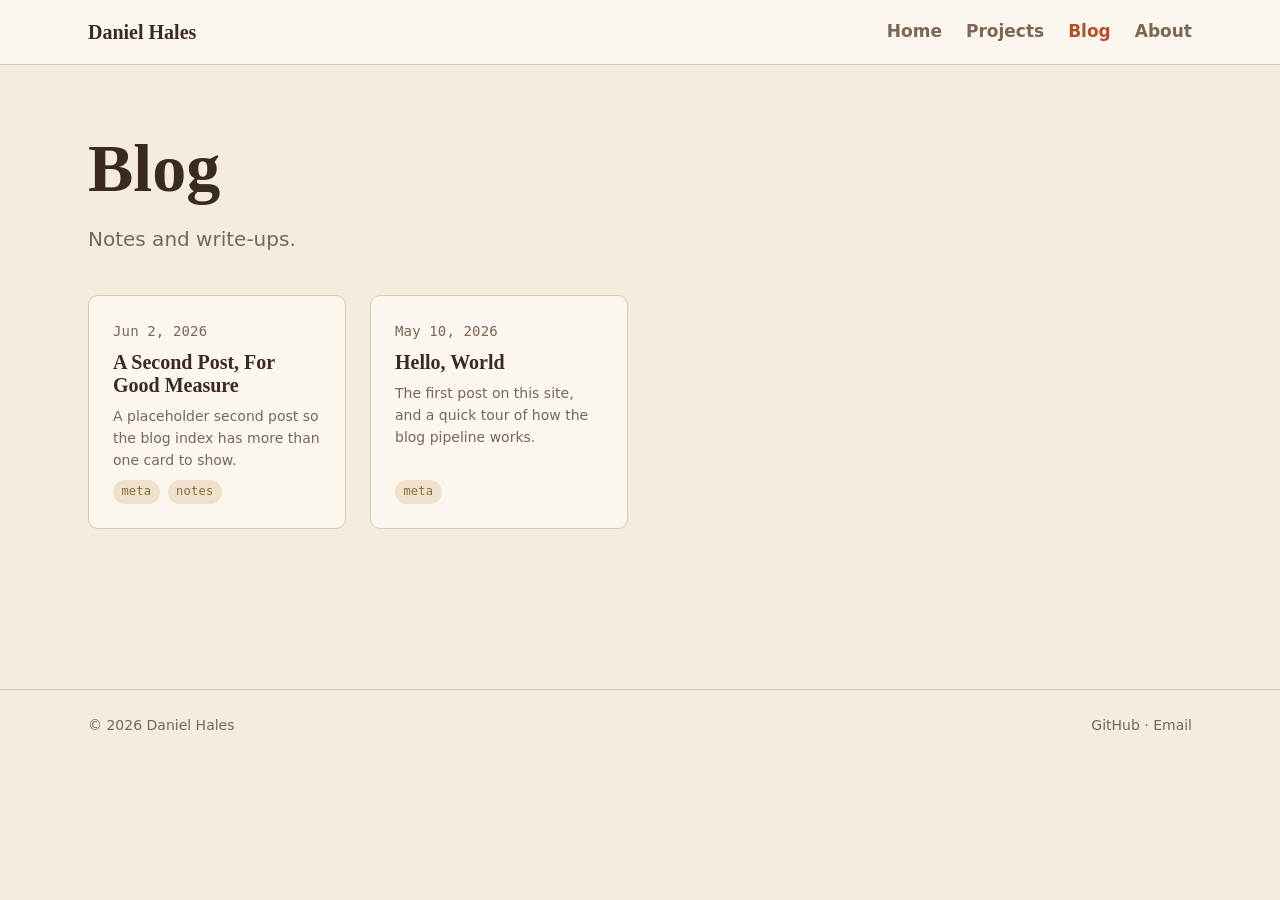
==== blog/index.html @ 1e0656c6 "Add site framework: vanilla HTML/CSS/JS, retro coffee theme Dependency-free static site: shared head" ====
<!doctype html>
<html lang="en">
<head>
  <meta charset="UTF-8" />
  <meta name="viewport" content="width=device-width, initial-scale=1.0" />
  <title>Blog &mdash; Daniel Hales</title>
  <meta name="description" content="Writing by Daniel Hales." />
  <link rel="icon" href="/assets/favicon.svg" type="image/svg+xml" />
  <link rel="stylesheet" href="/assets/css/fonts.css" />
  <link rel="stylesheet" href="/assets/css/tokens.css" />
  <link rel="stylesheet" href="/assets/css/global.css" />
  <link rel="stylesheet" href="/assets/css/components.css" />
  <link rel="stylesheet" href="/assets/css/motion.css" />
</head>
<body>
  <a class="skip-link" href="#main">Skip to content</a>
  <div data-include="/partials/header.html"></div>

  <main id="main">
    <section class="container section" data-reveal>
      <h1>Blog</h1>
      <p class="hero__lede">Notes and write-ups.</p>
      <div class="card-grid" id="all-posts" style="margin-top: var(--space-4)"></div>
    </section>
  </main>

  <div data-include="/partials/footer.html"></div>

  <script src="/assets/js/include.js"></script>
  <script src="/assets/js/reveal.js"></script>
  <script src="/assets/js/render-cards.js"></script>
  <script>
    document.addEventListener("partials:loaded", function () {
      renderCards.posts("#all-posts");
    });
  </script>
</body>
</html>
---- assets/css/fonts.css ----
/* Self-hosted fonts — no external requests, no CDN dependency. */

@font-face {
  font-family: "Fraunces";
  font-style: normal;
  font-weight: 400 700;
  font-display: swap;
  src: url("/assets/fonts/fraunces-variable.woff2") format("woff2");
}

@font-face {
  font-family: "Fraunces";
  font-style: italic;
  font-weight: 500;
  font-display: swap;
  src: url("/assets/fonts/fraunces-italic.woff2") format("woff2");
}

@font-face {
  font-family: "Source Sans 3";
  font-style: normal;
  font-weight: 400 700;
  font-display: swap;
  src: url("/assets/fonts/sourcesans3-variable.woff2") format("woff2");
}

@font-face {
  font-family: "IBM Plex Mono";
  font-style: normal;
  font-weight: 400;
  font-display: swap;
  src: url("/assets/fonts/plexmono-400.woff2") format("woff2");
}

@font-face {
  font-family: "IBM Plex Mono";
  font-style: normal;
  font-weight: 500;
  font-display: swap;
  src: url("/assets/fonts/plexmono-500.woff2") format("woff2");
}
---- assets/css/tokens.css ----
:root {
  /* Palette — retro coffee/brown, warm and editorial */
  --color-bg: #f5ece0;
  --color-surface: #fbf6ee;
  --color-surface-2: #efe1cc;
  --color-text: #3b2a20;
  --color-text-muted: #7a6754;
  --color-accent: #b5502d;
  --color-accent-2: #8c6a3f;
  --color-border: #dcc9ae;
  --color-focus: #b5502d;

  /* Type */
  --font-display: "Fraunces", ui-serif, Georgia, serif;
  --font-body: "Source Sans 3", ui-sans-serif, system-ui, sans-serif;
  --font-mono: "IBM Plex Mono", ui-monospace, SFMono-Regular, monospace;

  --fs-sm: 0.875rem;
  --fs-base: 1.0625rem;
  --fs-md: 1.25rem;
  --fs-lg: 1.75rem;
  --fs-xl: 2.5rem;
  --fs-xxl: clamp(2.5rem, 5vw + 1rem, 4.25rem);

  --lh-tight: 1.15;
  --lh-normal: 1.6;

  /* Spacing scale */
  --space-1: 0.5rem;
  --space-2: 1rem;
  --space-3: 1.5rem;
  --space-4: 2.5rem;
  --space-5: 4rem;
  --space-6: 6rem;

  /* Layout */
  --content-width: 42rem;
  --page-width: 72rem;
  --radius: 10px;

  /* Motion */
  --ease-standard: cubic-bezier(0.2, 0.7, 0.3, 1);
  --duration-fast: 150ms;
  --duration-base: 220ms;
  --duration-slow: 400ms;
}
---- assets/css/global.css ----
/* Reset */
*,
*::before,
*::after {
  box-sizing: border-box;
}

html {
  color-scheme: light;
}

body,
h1,
h2,
h3,
p,
figure,
blockquote,
dl,
dd {
  margin: 0;
}

img,
picture,
svg,
video {
  display: block;
  max-width: 100%;
}

/* Base */
html,
body {
  height: 100%;
}

body {
  background: var(--color-bg);
  color: var(--color-text);
  font-family: var(--font-body);
  font-size: var(--fs-base);
  line-height: var(--lh-normal);
  -webkit-font-smoothing: antialiased;
  text-rendering: optimizeLegibility;
}

h1,
h2,
h3 {
  font-family: var(--font-display);
  line-height: var(--lh-tight);
  color: var(--color-text);
  font-weight: 600;
}

h1 {
  font-size: var(--fs-xxl);
}

h2 {
  font-size: var(--fs-xl);
}

h3 {
  font-size: var(--fs-lg);
}

a {
  color: inherit;
}

a:focus-visible,
button:focus-visible,
input:focus-visible {
  outline: 2px solid var(--color-focus);
  outline-offset: 3px;
}

small,
.meta {
  font-family: var(--font-mono);
  font-size: var(--fs-sm);
  color: var(--color-text-muted);
  letter-spacing: 0.01em;
}

/* Layout utilities */
.container {
  width: 100%;
  max-width: var(--page-width);
  margin-inline: auto;
  padding-inline: var(--space-3);
}

.prose {
  max-width: var(--content-width);
}

.stack > * + * {
  margin-top: var(--space-3);
}

.section {
  padding-block: var(--space-5);
}

.visually-hidden {
  position: absolute;
  width: 1px;
  height: 1px;
  padding: 0;
  margin: -1px;
  overflow: hidden;
  clip: rect(0, 0, 0, 0);
  white-space: nowrap;
  border: 0;
}

.skip-link {
  position: fixed;
  top: -3rem;
  left: var(--space-2);
  z-index: 100;
  background: var(--color-accent);
  color: var(--color-surface);
  padding: 0.6em 1em;
  border-radius: var(--radius);
  transition: top var(--duration-fast) var(--ease-standard);
}

.skip-link:focus {
  top: var(--space-2);
}
---- assets/css/components.css ----
/* Nav */
.site-nav {
  border-bottom: 1px solid var(--color-border);
  background: var(--color-surface);
}

.site-nav__inner {
  display: flex;
  align-items: center;
  justify-content: space-between;
  padding-block: var(--space-2);
}

.site-nav__brand {
  font-family: var(--font-display);
  font-weight: 600;
  font-size: var(--fs-md);
  text-decoration: none;
  view-transition-name: site-brand;
}

.site-nav__links {
  display: flex;
  gap: var(--space-3);
  list-style: none;
  margin: 0;
  padding: 0;
}

.site-nav__links a {
  text-decoration: none;
  font-weight: 600;
  color: var(--color-text-muted);
}

.site-nav__links a:hover,
.site-nav__links a[aria-current="page"] {
  color: var(--color-accent);
}

/* Footer */
.site-footer {
  border-top: 1px solid var(--color-border);
  margin-top: var(--space-6);
  padding-block: var(--space-3);
  color: var(--color-text-muted);
  font-size: var(--fs-sm);
}

.site-footer__inner {
  display: flex;
  flex-wrap: wrap;
  gap: var(--space-2);
  align-items: center;
  justify-content: space-between;
}

.site-footer a {
  color: var(--color-text-muted);
}

.site-footer a:hover {
  color: var(--color-accent);
}

/* Underline-draw links, used within prose/body copy */
.link-underline {
  text-decoration: none;
  background-image: linear-gradient(currentColor, currentColor);
  background-position: 0% 100%;
  background-repeat: no-repeat;
  background-size: 0% 1px;
  transition: background-size var(--duration-base) var(--ease-standard);
  color: var(--color-accent);
}

.link-underline:hover,
.link-underline:focus-visible {
  background-size: 100% 1px;
}

/* Buttons */
.btn {
  display: inline-flex;
  align-items: center;
  gap: 0.5em;
  padding: 0.7em 1.4em;
  border-radius: var(--radius);
  font-weight: 600;
  text-decoration: none;
  border: 1px solid transparent;
  cursor: pointer;
  transition: transform var(--duration-fast) var(--ease-standard),
    box-shadow var(--duration-fast) var(--ease-standard),
    background var(--duration-fast) var(--ease-standard);
}

.btn:active {
  transform: scale(0.98);
}

.btn--primary {
  background: var(--color-accent);
  color: var(--color-surface);
}

.btn--primary:hover {
  box-shadow: 0 6px 16px -6px rgb(181 80 45 / 0.5);
}

.btn--secondary {
  background: transparent;
  border-color: var(--color-border);
  color: var(--color-text);
}

.btn--secondary:hover {
  border-color: var(--color-accent);
  color: var(--color-accent);
}

/* Cards */
.card {
  display: flex;
  flex-direction: column;
  background: var(--color-surface);
  border: 1px solid var(--color-border);
  border-radius: var(--radius);
  overflow: hidden;
  text-decoration: none;
  color: var(--color-text);
  transition: transform var(--duration-base) var(--ease-standard),
    box-shadow var(--duration-base) var(--ease-standard);
}

.card:hover,
.card:focus-visible {
  transform: translateY(-4px);
  box-shadow: 0 16px 32px -20px rgb(59 42 32 / 0.35);
}

.card__cover {
  aspect-ratio: 16 / 9;
  object-fit: cover;
  background: var(--color-surface-2);
  view-transition-name: var(--vt-name, none);
}

.card__body {
  padding: var(--space-3);
  display: flex;
  flex-direction: column;
  gap: var(--space-1);
  flex: 1;
}

.card__title {
  font-family: var(--font-display);
  font-size: var(--fs-md);
  font-weight: 600;
}

.card__description {
  color: var(--color-text-muted);
  font-size: var(--fs-sm);
  flex: 1;
}

.card__meta {
  display: flex;
  gap: var(--space-1);
  flex-wrap: wrap;
}

/* Tags */
.tag {
  display: inline-block;
  font-family: var(--font-mono);
  font-size: 0.75rem;
  letter-spacing: 0.02em;
  text-transform: lowercase;
  background: var(--color-surface-2);
  color: var(--color-accent-2);
  border-radius: 999px;
  padding: 0.2em 0.7em;
}

/* Prose (blog / project detail body copy) */
.prose h2 {
  margin-top: var(--space-4);
  margin-bottom: var(--space-1);
}

.prose h3 {
  margin-top: var(--space-3);
  margin-bottom: var(--space-1);
}

.prose p,
.prose ul,
.prose ol,
.prose blockquote,
.prose pre {
  margin-top: var(--space-2);
}

.prose a {
  color: var(--color-accent);
  text-decoration-color: var(--color-border);
}

.prose blockquote {
  border-left: 3px solid var(--color-accent);
  padding-left: var(--space-2);
  font-family: var(--font-display);
  font-style: italic;
  color: var(--color-text-muted);
}

.prose pre {
  background: var(--color-surface-2);
  padding: var(--space-2);
  border-radius: var(--radius);
  overflow-x: auto;
  font-family: var(--font-mono);
  font-size: var(--fs-sm);
}

.prose code {
  font-family: var(--font-mono);
  font-size: 0.9em;
  background: var(--color-surface-2);
  padding: 0.15em 0.4em;
  border-radius: 4px;
}

.prose pre code {
  background: none;
  padding: 0;
}

/* Grid of cards */
.card-grid {
  display: grid;
  grid-template-columns: repeat(auto-fill, minmax(16rem, 1fr));
  gap: var(--space-3);
}

/* Hero */
.hero {
  padding-block: var(--space-6) var(--space-5);
}

.hero__eyebrow {
  font-family: var(--font-mono);
  color: var(--color-accent-2);
  font-size: var(--fs-sm);
  letter-spacing: 0.05em;
  text-transform: uppercase;
}

.hero__lede {
  color: var(--color-text-muted);
  font-size: var(--fs-md);
  max-width: 38rem;
  margin-top: var(--space-2);
}

.hero__actions {
  display: flex;
  gap: var(--space-2);
  margin-top: var(--space-3);
  flex-wrap: wrap;
}

.section-heading {
  display: flex;
  align-items: baseline;
  justify-content: space-between;
  margin-bottom: var(--space-3);
  gap: var(--space-2);
  flex-wrap: wrap;
}

.section-heading a {
  font-family: var(--font-mono);
  font-size: var(--fs-sm);
}
---- assets/css/motion.css ----
/* Native cross-document View Transitions — progressive enhancement,
   no JS router needed. No-ops in browsers that don't support it yet. */
@view-transition {
  navigation: auto;
}

::view-transition-old(root),
::view-transition-new(root) {
  animation-duration: var(--duration-slow);
  animation-timing-function: var(--ease-standard);
}

::view-transition-old(root) {
  animation-name: page-fade-out;
}

::view-transition-new(root) {
  animation-name: page-fade-in;
}

@keyframes page-fade-in {
  from {
    opacity: 0;
    transform: translateY(8px);
  }
  to {
    opacity: 1;
    transform: translateY(0);
  }
}

@keyframes page-fade-out {
  from {
    opacity: 1;
  }
  to {
    opacity: 0;
  }
}

/* Scroll reveal — paired with assets/js/reveal.js */
[data-reveal] {
  opacity: 0;
  transform: translateY(16px);
  transition: opacity var(--duration-slow) var(--ease-standard),
    transform var(--duration-slow) var(--ease-standard);
}

[data-reveal].is-visible {
  opacity: 1;
  transform: translateY(0);
}

@media (prefers-reduced-motion: reduce) {
  *,
  *::before,
  *::after {
    animation-duration: 0.01ms !important;
    animation-iteration-count: 1 !important;
    transition-duration: 0.01ms !important;
    scroll-behavior: auto !important;
  }

  [data-reveal] {
    opacity: 1;
    transform: none;
  }

  ::view-transition-group(*),
  ::view-transition-old(*),
  ::view-transition-new(*) {
    animation: none !important;
  }
}
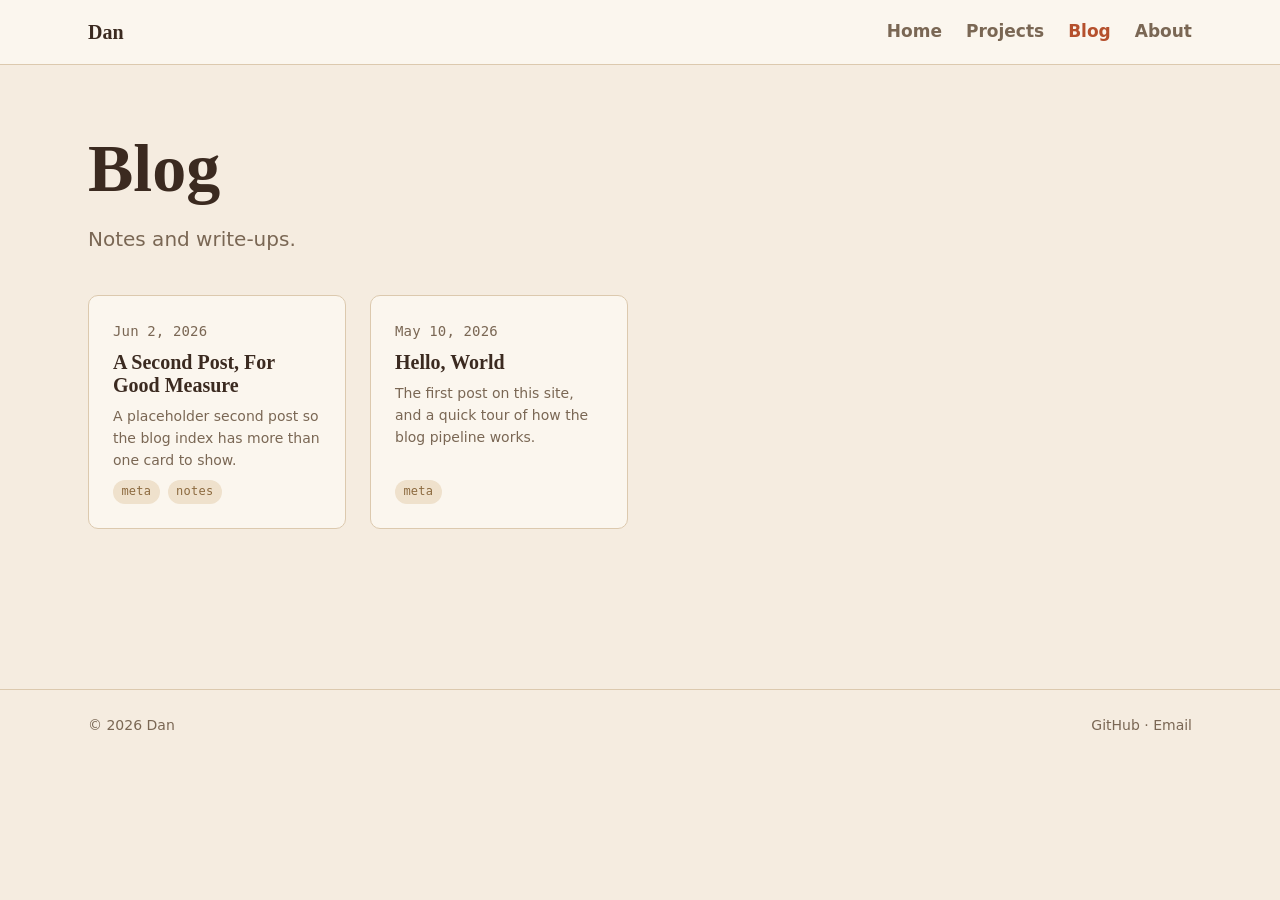
==== commit d1c2836f: "Use "Dan" instead of full name throughout the site Co-Authored-By: Claude Sonnet 5 <noreply@anthropi" ====
--- a/blog/index.html
+++ b/blog/index.html
@@ -3,8 +3,8 @@
 <head>
   <meta charset="UTF-8" />
   <meta name="viewport" content="width=device-width, initial-scale=1.0" />
-  <title>Blog &mdash; Daniel Hales</title>
-  <meta name="description" content="Writing by Daniel Hales." />
+  <title>Blog &mdash; Dan</title>
+  <meta name="description" content="Writing by Dan." />
   <link rel="icon" href="/assets/favicon.svg" type="image/svg+xml" />
   <link rel="stylesheet" href="/assets/css/fonts.css" />
   <link rel="stylesheet" href="/assets/css/tokens.css" />
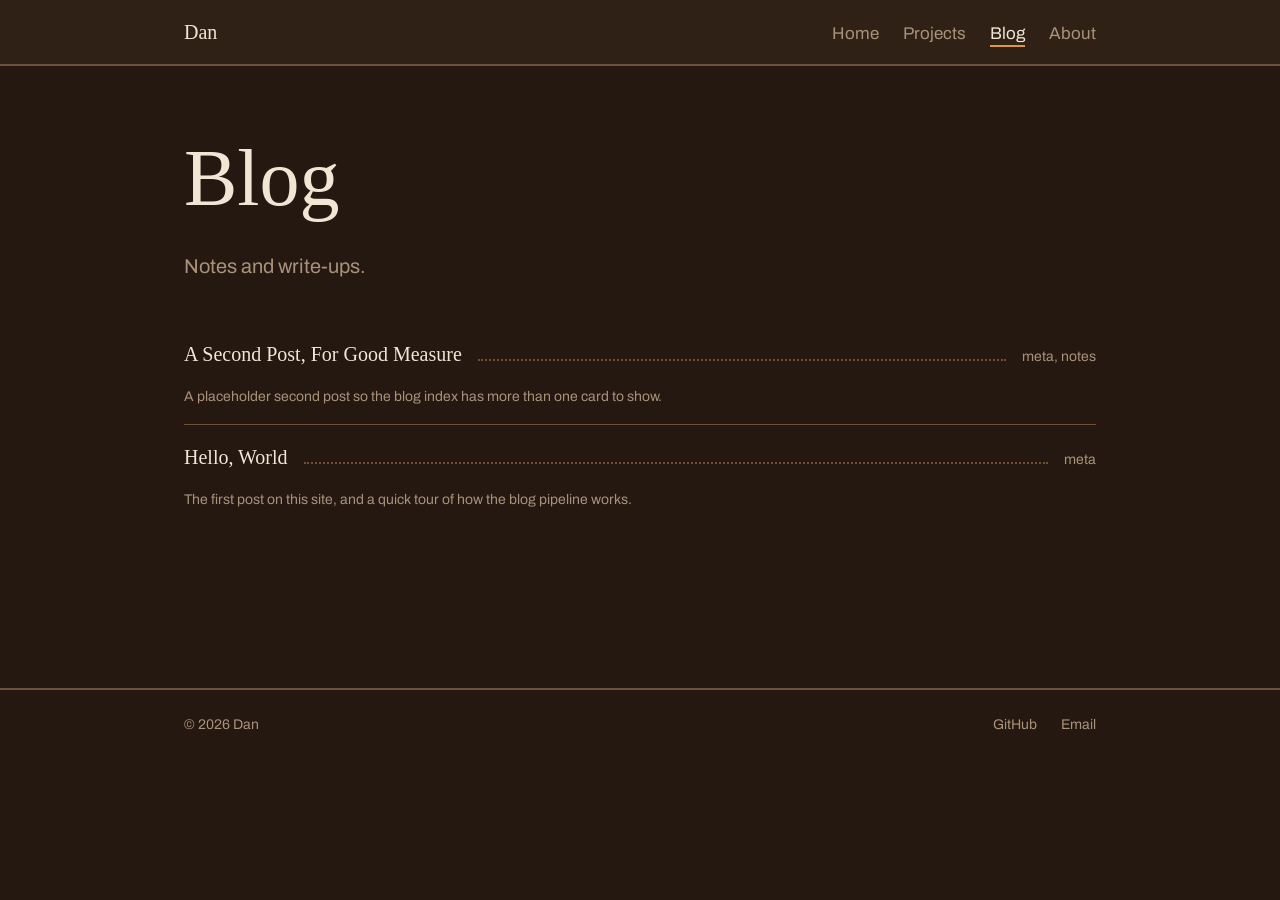
==== commit 54114f98: "Redesign around a distinct visual identity, not AI-template defaults Espresso/amber palette instead " ====
--- a/blog/index.html
+++ b/blog/index.html
@@ -17,21 +17,20 @@
   <div data-include="/partials/header.html"></div>
 
   <main id="main">
-    <section class="container section" data-reveal>
+    <section class="container section">
       <h1>Blog</h1>
       <p class="hero__lede">Notes and write-ups.</p>
-      <div class="card-grid" id="all-posts" style="margin-top: var(--space-4)"></div>
+      <ul class="menu-list" id="all-posts" style="margin-top: var(--space-4)"></ul>
     </section>
   </main>
 
   <div data-include="/partials/footer.html"></div>
 
   <script src="/assets/js/include.js"></script>
-  <script src="/assets/js/reveal.js"></script>
-  <script src="/assets/js/render-cards.js"></script>
+  <script src="/assets/js/render-list.js"></script>
   <script>
     document.addEventListener("partials:loaded", function () {
-      renderCards.posts("#all-posts");
+      renderList.posts("#all-posts");
     });
   </script>
 </body>
--- a/assets/css/fonts.css
+++ b/assets/css/fonts.css
@@ -1,41 +1,41 @@
 /* Self-hosted fonts — no external requests, no CDN dependency. */
 
 @font-face {
-  font-family: "Fraunces";
+  font-family: "Rye";
+  font-style: normal;
+  font-weight: 400;
+  font-display: swap;
+  src: url("/assets/fonts/rye-regular.woff2") format("woff2");
+}
+
+@font-face {
+  font-family: "Archivo";
   font-style: normal;
   font-weight: 400 700;
   font-display: swap;
-  src: url("/assets/fonts/fraunces-variable.woff2") format("woff2");
+  src: url("/assets/fonts/archivo-variable.woff2") format("woff2");
 }
 
 @font-face {
-  font-family: "Fraunces";
+  font-family: "Archivo";
   font-style: italic;
-  font-weight: 500;
+  font-weight: 400;
   font-display: swap;
-  src: url("/assets/fonts/fraunces-italic.woff2") format("woff2");
+  src: url("/assets/fonts/archivo-italic.woff2") format("woff2");
 }
 
 @font-face {
-  font-family: "Source Sans 3";
+  font-family: "Courier Prime";
   font-style: normal;
-  font-weight: 400 700;
+  font-weight: 400;
   font-display: swap;
-  src: url("/assets/fonts/sourcesans3-variable.woff2") format("woff2");
+  src: url("/assets/fonts/courierprime-400.woff2") format("woff2");
 }
 
 @font-face {
-  font-family: "IBM Plex Mono";
+  font-family: "Courier Prime";
   font-style: normal;
-  font-weight: 400;
+  font-weight: 700;
   font-display: swap;
-  src: url("/assets/fonts/plexmono-400.woff2") format("woff2");
+  src: url("/assets/fonts/courierprime-700.woff2") format("woff2");
 }
-
-@font-face {
-  font-family: "IBM Plex Mono";
-  font-style: normal;
-  font-weight: 500;
-  font-display: swap;
-  src: url("/assets/fonts/plexmono-500.woff2") format("woff2");
-}
--- a/assets/css/tokens.css
+++ b/assets/css/tokens.css
@@ -1,28 +1,31 @@
 :root {
-  /* Palette — retro coffee/brown, warm and editorial */
-  --color-bg: #f5ece0;
-  --color-surface: #fbf6ee;
-  --color-surface-2: #efe1cc;
-  --color-text: #3b2a20;
-  --color-text-muted: #7a6754;
-  --color-accent: #b5502d;
-  --color-accent-2: #8c6a3f;
-  --color-border: #dcc9ae;
-  --color-focus: #b5502d;
+  /* Palette — dark roast espresso, not the usual cream-and-terracotta pairing.
+     Amber is the one accent that gets to be loud; olive is a quiet second. */
+  --color-bg: #241811;
+  --color-surface: #2f2116;
+  --color-surface-2: #3c2b1c;
+  --color-text: #f1e6d4;
+  --color-text-muted: #a8927a;
+  --color-accent: #d99a3b;
+  --color-accent-2: #7d8a5c;
+  --color-border: #6b5238;
+  --color-focus: #d99a3b;
 
-  /* Type */
-  --font-display: "Fraunces", ui-serif, Georgia, serif;
-  --font-body: "Source Sans 3", ui-sans-serif, system-ui, sans-serif;
-  --font-mono: "IBM Plex Mono", ui-monospace, SFMono-Regular, monospace;
+  /* Type — Rye carries the personality at large sizes only; Archivo does
+     the actual work everywhere else. Courier Prime is for code, nothing
+     else. */
+  --font-display: "Rye", Georgia, serif;
+  --font-body: "Archivo", ui-sans-serif, system-ui, sans-serif;
+  --font-mono: "Courier Prime", ui-monospace, SFMono-Regular, monospace;
 
   --fs-sm: 0.875rem;
   --fs-base: 1.0625rem;
   --fs-md: 1.25rem;
-  --fs-lg: 1.75rem;
-  --fs-xl: 2.5rem;
-  --fs-xxl: clamp(2.5rem, 5vw + 1rem, 4.25rem);
+  --fs-lg: 1.6rem;
+  --fs-xl: 2.25rem;
+  --fs-xxl: clamp(2.75rem, 6vw + 1rem, 5rem);
 
-  --lh-tight: 1.15;
+  --lh-tight: 1.2;
   --lh-normal: 1.6;
 
   /* Spacing scale */
@@ -34,13 +37,13 @@
   --space-6: 6rem;
 
   /* Layout */
-  --content-width: 42rem;
-  --page-width: 72rem;
-  --radius: 10px;
+  --content-width: 40rem;
+  --page-width: 60rem;
+  --radius: 3px;
 
   /* Motion */
   --ease-standard: cubic-bezier(0.2, 0.7, 0.3, 1);
   --duration-fast: 150ms;
   --duration-base: 220ms;
-  --duration-slow: 400ms;
+  --duration-slow: 500ms;
 }
--- a/assets/css/global.css
+++ b/assets/css/global.css
@@ -6,7 +6,7 @@
 }
 
 html {
-  color-scheme: light;
+  color-scheme: dark;
 }
 
 body,
@@ -46,12 +46,18 @@
 }
 
 h1,
-h2,
-h3 {
+h2 {
   font-family: var(--font-display);
   line-height: var(--lh-tight);
   color: var(--color-text);
-  font-weight: 600;
+  font-weight: 400;
+}
+
+h3 {
+  font-family: var(--font-body);
+  line-height: var(--lh-tight);
+  color: var(--color-text);
+  font-weight: 700;
 }
 
 h1 {
@@ -63,7 +69,7 @@
 }
 
 h3 {
-  font-size: var(--fs-lg);
+  font-size: var(--fs-md);
 }
 
 a {
@@ -79,10 +85,9 @@
 
 small,
 .meta {
-  font-family: var(--font-mono);
+  font-style: italic;
   font-size: var(--fs-sm);
   color: var(--color-text-muted);
-  letter-spacing: 0.01em;
 }
 
 /* Layout utilities */
--- a/assets/css/components.css
+++ b/assets/css/components.css
@@ -1,19 +1,19 @@
 /* Nav */
 .site-nav {
-  border-bottom: 1px solid var(--color-border);
+  border-bottom: 2px solid var(--color-border);
   background: var(--color-surface);
 }
 
 .site-nav__inner {
   display: flex;
-  align-items: center;
+  align-items: baseline;
   justify-content: space-between;
   padding-block: var(--space-2);
 }
 
 .site-nav__brand {
   font-family: var(--font-display);
-  font-weight: 600;
+  font-weight: 400;
   font-size: var(--fs-md);
   text-decoration: none;
   view-transition-name: site-brand;
@@ -29,18 +29,22 @@
 
 .site-nav__links a {
   text-decoration: none;
-  font-weight: 600;
-  color: var(--color-text-muted);
+  color: var(--color-text-muted);
+  border-bottom: 2px solid transparent;
+  padding-bottom: 2px;
+  transition: color var(--duration-fast) var(--ease-standard),
+    border-color var(--duration-fast) var(--ease-standard);
 }
 
 .site-nav__links a:hover,
 .site-nav__links a[aria-current="page"] {
-  color: var(--color-accent);
+  color: var(--color-text);
+  border-color: var(--color-accent);
 }
 
 /* Footer */
 .site-footer {
-  border-top: 1px solid var(--color-border);
+  border-top: 2px solid var(--color-border);
   margin-top: var(--space-6);
   padding-block: var(--space-3);
   color: var(--color-text-muted);
@@ -50,9 +54,17 @@
 .site-footer__inner {
   display: flex;
   flex-wrap: wrap;
-  gap: var(--space-2);
-  align-items: center;
+  gap: var(--space-3);
+  align-items: baseline;
   justify-content: space-between;
+}
+
+.link-list {
+  display: flex;
+  gap: var(--space-3);
+  list-style: none;
+  margin: 0;
+  padding: 0;
 }
 
 .site-footer a {
@@ -79,110 +91,99 @@
   background-size: 100% 1px;
 }
 
-/* Buttons */
+/* Buttons — cut like a ticket stub, not a rounded pill */
 .btn {
   display: inline-flex;
   align-items: center;
-  gap: 0.5em;
-  padding: 0.7em 1.4em;
-  border-radius: var(--radius);
-  font-weight: 600;
-  text-decoration: none;
-  border: 1px solid transparent;
+  padding: 0.7em 1.5em;
+  font-family: var(--font-body);
+  font-weight: 700;
+  text-decoration: none;
+  border: 2px solid var(--color-text);
   cursor: pointer;
-  transition: transform var(--duration-fast) var(--ease-standard),
-    box-shadow var(--duration-fast) var(--ease-standard),
-    background var(--duration-fast) var(--ease-standard);
-}
-
-.btn:active {
-  transform: scale(0.98);
+  clip-path: polygon(0 0, 100% 0, 100% 100%, 12px 100%, 0 calc(100% - 12px));
+  transition: background var(--duration-fast) var(--ease-standard),
+    color var(--duration-fast) var(--ease-standard);
 }
 
 .btn--primary {
   background: var(--color-accent);
-  color: var(--color-surface);
+  border-color: var(--color-accent);
+  color: var(--color-bg);
 }
 
 .btn--primary:hover {
-  box-shadow: 0 6px 16px -6px rgb(181 80 45 / 0.5);
+  background: var(--color-text);
+  border-color: var(--color-text);
 }
 
 .btn--secondary {
   background: transparent;
-  border-color: var(--color-border);
   color: var(--color-text);
 }
 
 .btn--secondary:hover {
-  border-color: var(--color-accent);
-  color: var(--color-accent);
-}
-
-/* Cards */
-.card {
-  display: flex;
-  flex-direction: column;
-  background: var(--color-surface);
-  border: 1px solid var(--color-border);
-  border-radius: var(--radius);
-  overflow: hidden;
+  background: var(--color-text);
+  color: var(--color-bg);
+}
+
+/* Menu list — the board where projects and posts get listed, title on the
+   left, a dotted leader rule, then the tags. Modeled on a café menu, not a
+   card grid. */
+.menu-list {
+  list-style: none;
+  margin: 0;
+  padding: 0;
+}
+
+.menu-row + .menu-row {
+  border-top: 1px solid var(--color-border);
+}
+
+.menu-row__link {
+  display: flex;
+  align-items: baseline;
+  gap: var(--space-2);
+  padding-block: var(--space-2);
   text-decoration: none;
   color: var(--color-text);
-  transition: transform var(--duration-base) var(--ease-standard),
-    box-shadow var(--duration-base) var(--ease-standard);
-}
-
-.card:hover,
-.card:focus-visible {
-  transform: translateY(-4px);
-  box-shadow: 0 16px 32px -20px rgb(59 42 32 / 0.35);
-}
-
-.card__cover {
-  aspect-ratio: 16 / 9;
-  object-fit: cover;
-  background: var(--color-surface-2);
-  view-transition-name: var(--vt-name, none);
-}
-
-.card__body {
-  padding: var(--space-3);
-  display: flex;
-  flex-direction: column;
-  gap: var(--space-1);
-  flex: 1;
-}
-
-.card__title {
+}
+
+.menu-row__title {
   font-family: var(--font-display);
   font-size: var(--fs-md);
-  font-weight: 600;
-}
-
-.card__description {
-  color: var(--color-text-muted);
-  font-size: var(--fs-sm);
+  font-weight: 400;
+  white-space: nowrap;
+}
+
+.menu-row__leader {
   flex: 1;
-}
-
-.card__meta {
-  display: flex;
-  gap: var(--space-1);
-  flex-wrap: wrap;
-}
-
-/* Tags */
-.tag {
-  display: inline-block;
-  font-family: var(--font-mono);
-  font-size: 0.75rem;
-  letter-spacing: 0.02em;
-  text-transform: lowercase;
-  background: var(--color-surface-2);
-  color: var(--color-accent-2);
-  border-radius: 999px;
-  padding: 0.2em 0.7em;
+  border-bottom: 2px dotted var(--color-border);
+  margin-bottom: 0.4em;
+  transition: border-color var(--duration-fast) var(--ease-standard);
+}
+
+.menu-row__meta {
+  font-size: var(--fs-sm);
+  color: var(--color-text-muted);
+  white-space: nowrap;
+}
+
+.menu-row__description {
+  margin: 0 0 var(--space-2);
+  color: var(--color-text-muted);
+  font-size: var(--fs-sm);
+  max-width: var(--content-width);
+}
+
+.menu-row__link:hover .menu-row__title,
+.menu-row__link:focus-visible .menu-row__title {
+  color: var(--color-accent);
+}
+
+.menu-row__link:hover .menu-row__leader,
+.menu-row__link:focus-visible .menu-row__leader {
+  border-color: var(--color-accent);
 }
 
 /* Prose (blog / project detail body copy) */
@@ -204,15 +205,14 @@
   margin-top: var(--space-2);
 }
 
-.prose a {
+.prose a:not(.btn) {
   color: var(--color-accent);
   text-decoration-color: var(--color-border);
 }
 
 .prose blockquote {
-  border-left: 3px solid var(--color-accent);
+  border-left: 3px solid var(--color-accent-2);
   padding-left: var(--space-2);
-  font-family: var(--font-display);
   font-style: italic;
   color: var(--color-text-muted);
 }
@@ -231,19 +231,12 @@
   font-size: 0.9em;
   background: var(--color-surface-2);
   padding: 0.15em 0.4em;
-  border-radius: 4px;
+  border-radius: var(--radius);
 }
 
 .prose pre code {
   background: none;
   padding: 0;
-}
-
-/* Grid of cards */
-.card-grid {
-  display: grid;
-  grid-template-columns: repeat(auto-fill, minmax(16rem, 1fr));
-  gap: var(--space-3);
 }
 
 /* Hero */
@@ -251,38 +244,35 @@
   padding-block: var(--space-6) var(--space-5);
 }
 
-.hero__eyebrow {
-  font-family: var(--font-mono);
+.hero__name {
+  position: relative;
+  display: inline-block;
+}
+
+.hero__name-mark {
+  position: absolute;
+  left: -4%;
+  bottom: -0.1em;
+  width: 108%;
+  height: 0.35em;
+  z-index: -1;
   color: var(--color-accent-2);
-  font-size: var(--fs-sm);
-  letter-spacing: 0.05em;
-  text-transform: uppercase;
 }
 
 .hero__lede {
   color: var(--color-text-muted);
   font-size: var(--fs-md);
-  max-width: 38rem;
-  margin-top: var(--space-2);
+  max-width: 32rem;
+  margin-top: var(--space-3);
 }
 
 .hero__actions {
   display: flex;
   gap: var(--space-2);
-  margin-top: var(--space-3);
+  margin-top: var(--space-4);
   flex-wrap: wrap;
 }
 
 .section-heading {
-  display: flex;
-  align-items: baseline;
-  justify-content: space-between;
-  margin-bottom: var(--space-3);
-  gap: var(--space-2);
-  flex-wrap: wrap;
-}
-
-.section-heading a {
-  font-family: var(--font-mono);
-  font-size: var(--fs-sm);
-}
+  margin-bottom: var(--space-1);
+}
--- a/assets/css/motion.css
+++ b/assets/css/motion.css
@@ -38,17 +38,29 @@
   }
 }
 
-/* Scroll reveal — paired with assets/js/reveal.js */
-[data-reveal] {
-  opacity: 0;
-  transform: translateY(16px);
-  transition: opacity var(--duration-slow) var(--ease-standard),
-    transform var(--duration-slow) var(--ease-standard);
+/* The one deliberate page-load moment: the hero's own children step in,
+   staggered. Nothing else on the page animates on load or on scroll. */
+.hero > * {
+  animation: hero-in var(--duration-slow) var(--ease-standard) both;
 }
 
-[data-reveal].is-visible {
-  opacity: 1;
-  transform: translateY(0);
+.hero > *:nth-child(2) {
+  animation-delay: 90ms;
+}
+
+.hero > *:nth-child(3) {
+  animation-delay: 180ms;
+}
+
+@keyframes hero-in {
+  from {
+    opacity: 0;
+    transform: translateY(14px);
+  }
+  to {
+    opacity: 1;
+    transform: translateY(0);
+  }
 }
 
 @media (prefers-reduced-motion: reduce) {
@@ -61,9 +73,8 @@
     scroll-behavior: auto !important;
   }
 
-  [data-reveal] {
-    opacity: 1;
-    transform: none;
+  .hero > * {
+    animation: none;
   }
 
   ::view-transition-group(*),
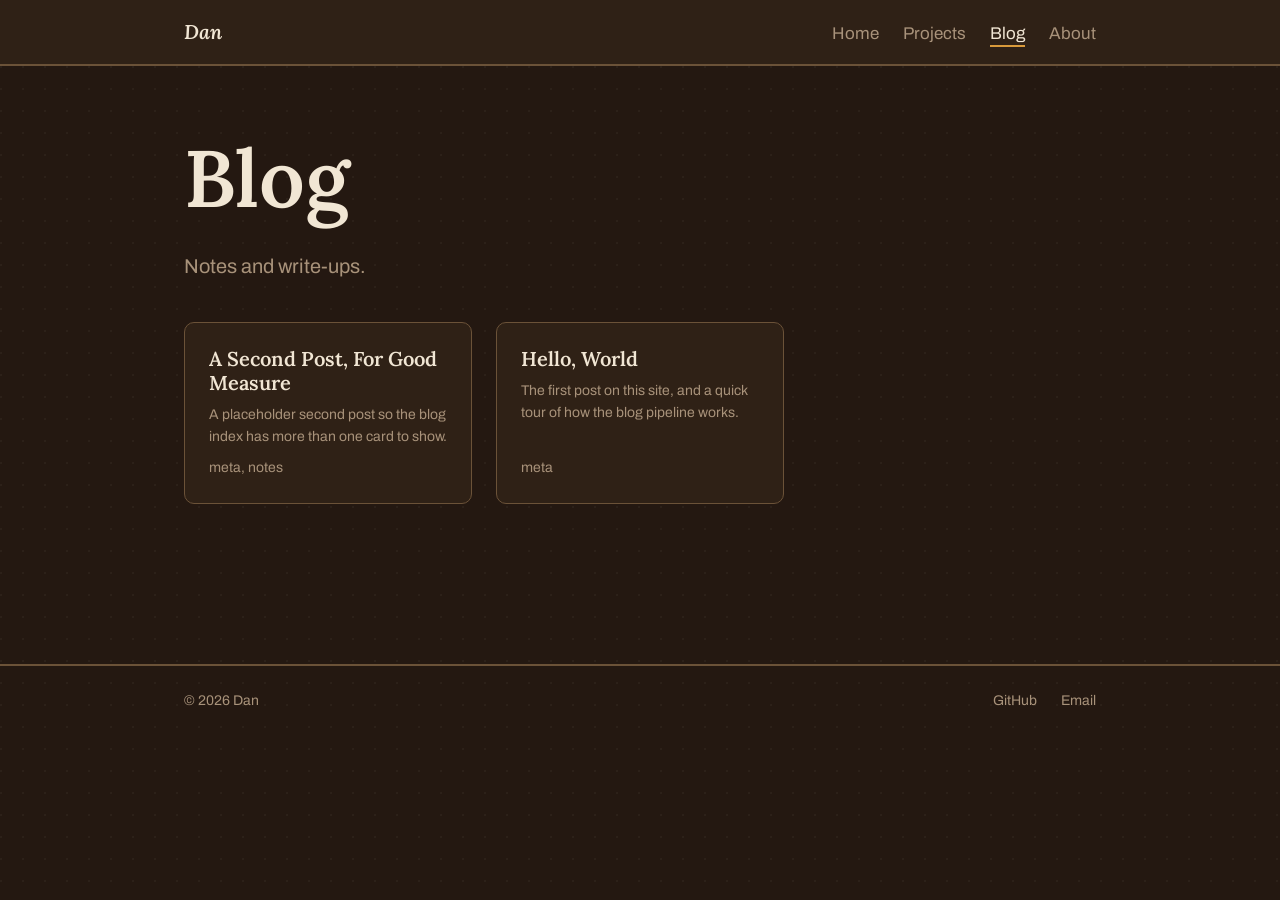
==== commit 9dee13ae: "Pull the coffee theme back to color only, not literal props Cut the cup+steam illustration and the c" ====
--- a/blog/index.html
+++ b/blog/index.html
@@ -20,13 +20,14 @@
     <section class="container section">
       <h1>Blog</h1>
       <p class="hero__lede">Notes and write-ups.</p>
-      <ul class="menu-list" id="all-posts" style="margin-top: var(--space-4)"></ul>
+      <div class="grid-list" id="all-posts" style="margin-top: var(--space-4)"></div>
     </section>
   </main>
 
   <div data-include="/partials/footer.html"></div>
 
   <script src="/assets/js/include.js"></script>
+  <script src="/assets/js/reveal.js"></script>
   <script src="/assets/js/render-list.js"></script>
   <script>
     document.addEventListener("partials:loaded", function () {
--- a/assets/css/fonts.css
+++ b/assets/css/fonts.css
@@ -1,11 +1,19 @@
 /* Self-hosted fonts — no external requests, no CDN dependency. */
 
 @font-face {
-  font-family: "Rye";
+  font-family: "Lora";
   font-style: normal;
-  font-weight: 400;
+  font-weight: 400 700;
   font-display: swap;
-  src: url("/assets/fonts/rye-regular.woff2") format("woff2");
+  src: url("/assets/fonts/lora-variable.woff2") format("woff2");
+}
+
+@font-face {
+  font-family: "Lora";
+  font-style: italic;
+  font-weight: 400 700;
+  font-display: swap;
+  src: url("/assets/fonts/lora-italic.woff2") format("woff2");
 }
 
 @font-face {
--- a/assets/css/tokens.css
+++ b/assets/css/tokens.css
@@ -11,10 +11,9 @@
   --color-border: #6b5238;
   --color-focus: #d99a3b;
 
-  /* Type — Rye carries the personality at large sizes only; Archivo does
-     the actual work everywhere else. Courier Prime is for code, nothing
-     else. */
-  --font-display: "Rye", Georgia, serif;
+  /* Type — Lora carries the warmth in headings; Archivo does the actual
+     work everywhere else. Courier Prime is for code, nothing else. */
+  --font-display: "Lora", Georgia, serif;
   --font-body: "Archivo", ui-sans-serif, system-ui, sans-serif;
   --font-mono: "Courier Prime", ui-monospace, SFMono-Regular, monospace;
 
@@ -39,7 +38,7 @@
   /* Layout */
   --content-width: 40rem;
   --page-width: 60rem;
-  --radius: 3px;
+  --radius: 10px;
 
   /* Motion */
   --ease-standard: cubic-bezier(0.2, 0.7, 0.3, 1);
--- a/assets/css/global.css
+++ b/assets/css/global.css
@@ -46,18 +46,12 @@
 }
 
 h1,
-h2 {
+h2,
+h3 {
   font-family: var(--font-display);
   line-height: var(--lh-tight);
   color: var(--color-text);
-  font-weight: 400;
-}
-
-h3 {
-  font-family: var(--font-body);
-  line-height: var(--lh-tight);
-  color: var(--color-text);
-  font-weight: 700;
+  font-weight: 600;
 }
 
 h1 {
--- a/assets/css/components.css
+++ b/assets/css/components.css
@@ -13,7 +13,8 @@
 
 .site-nav__brand {
   font-family: var(--font-display);
-  font-weight: 400;
+  font-style: italic;
+  font-weight: 600;
   font-size: var(--fs-md);
   text-decoration: none;
   view-transition-name: site-brand;
@@ -91,7 +92,7 @@
   background-size: 100% 1px;
 }
 
-/* Buttons — cut like a ticket stub, not a rounded pill */
+/* Buttons */
 .btn {
   display: inline-flex;
   align-items: center;
@@ -100,8 +101,8 @@
   font-weight: 700;
   text-decoration: none;
   border: 2px solid var(--color-text);
+  border-radius: var(--radius);
   cursor: pointer;
-  clip-path: polygon(0 0, 100% 0, 100% 100%, 12px 100%, 0 calc(100% - 12px));
   transition: background var(--duration-fast) var(--ease-standard),
     color var(--duration-fast) var(--ease-standard);
 }
@@ -127,63 +128,50 @@
   color: var(--color-bg);
 }
 
-/* Menu list — the board where projects and posts get listed, title on the
-   left, a dotted leader rule, then the tags. Modeled on a café menu, not a
-   card grid. */
-.menu-list {
-  list-style: none;
-  margin: 0;
-  padding: 0;
-}
-
-.menu-row + .menu-row {
-  border-top: 1px solid var(--color-border);
-}
-
-.menu-row__link {
-  display: flex;
-  align-items: baseline;
-  gap: var(--space-2);
-  padding-block: var(--space-2);
+/* Grid list — projects and posts, revealed as you scroll (see motion.css). */
+.grid-list {
+  display: grid;
+  grid-template-columns: repeat(auto-fill, minmax(16rem, 1fr));
+  gap: var(--space-3);
+}
+
+.entry-card {
+  display: flex;
+  flex-direction: column;
+  gap: 0.5em;
+  padding: var(--space-3);
+  background: var(--color-surface);
+  border: 1px solid var(--color-border);
+  border-radius: var(--radius);
   text-decoration: none;
   color: var(--color-text);
-}
-
-.menu-row__title {
+  transition: transform var(--duration-base) var(--ease-standard),
+    box-shadow var(--duration-base) var(--ease-standard),
+    border-color var(--duration-base) var(--ease-standard);
+}
+
+.entry-card:hover,
+.entry-card:focus-visible {
+  transform: translateY(-4px);
+  border-color: var(--color-accent);
+  box-shadow: 0 18px 34px -22px rgba(217, 154, 59, 0.45);
+}
+
+.entry-card__title {
   font-family: var(--font-display);
   font-size: var(--fs-md);
-  font-weight: 400;
-  white-space: nowrap;
-}
-
-.menu-row__leader {
+  font-weight: 600;
+}
+
+.entry-card__description {
+  color: var(--color-text-muted);
+  font-size: var(--fs-sm);
   flex: 1;
-  border-bottom: 2px dotted var(--color-border);
-  margin-bottom: 0.4em;
-  transition: border-color var(--duration-fast) var(--ease-standard);
-}
-
-.menu-row__meta {
-  font-size: var(--fs-sm);
-  color: var(--color-text-muted);
-  white-space: nowrap;
-}
-
-.menu-row__description {
-  margin: 0 0 var(--space-2);
-  color: var(--color-text-muted);
-  font-size: var(--fs-sm);
-  max-width: var(--content-width);
-}
-
-.menu-row__link:hover .menu-row__title,
-.menu-row__link:focus-visible .menu-row__title {
-  color: var(--color-accent);
-}
-
-.menu-row__link:hover .menu-row__leader,
-.menu-row__link:focus-visible .menu-row__leader {
-  border-color: var(--color-accent);
+}
+
+.entry-card__tags {
+  font-size: var(--fs-sm);
+  color: var(--color-text-muted);
 }
 
 /* Prose (blog / project detail body copy) */
@@ -241,22 +229,24 @@
 
 /* Hero */
 .hero {
+  position: relative;
   padding-block: var(--space-6) var(--space-5);
 }
 
-.hero__name {
-  position: relative;
-  display: inline-block;
-}
-
-.hero__name-mark {
+.hero__glow {
   position: absolute;
+  top: -10%;
   left: -4%;
-  bottom: -0.1em;
-  width: 108%;
-  height: 0.35em;
+  width: 26rem;
+  height: 26rem;
+  background: radial-gradient(
+    circle,
+    rgba(217, 154, 59, 0.22),
+    rgba(217, 154, 59, 0) 70%
+  );
+  filter: blur(10px);
   z-index: -1;
-  color: var(--color-accent-2);
+  pointer-events: none;
 }
 
 .hero__lede {
--- a/assets/css/motion.css
+++ b/assets/css/motion.css
@@ -38,17 +38,18 @@
   }
 }
 
-/* The one deliberate page-load moment: the hero's own children step in,
-   staggered. Nothing else on the page animates on load or on scroll. */
-.hero > * {
+/* Hero's one page-load moment: name, lede, and buttons step in in turn. */
+.hero > h1,
+.hero > .hero__lede,
+.hero > .hero__actions {
   animation: hero-in var(--duration-slow) var(--ease-standard) both;
 }
 
-.hero > *:nth-child(2) {
+.hero > .hero__lede {
   animation-delay: 90ms;
 }
 
-.hero > *:nth-child(3) {
+.hero > .hero__actions {
   animation-delay: 180ms;
 }
 
@@ -63,6 +64,57 @@
   }
 }
 
+/* The hero's ambient glow drifts very slowly — abstract, not attention-
+   grabbing. */
+.hero__glow {
+  animation: glow-drift 12s ease-in-out infinite;
+}
+
+@keyframes glow-drift {
+  0%,
+  100% {
+    transform: translate(0, 0) scale(1);
+  }
+  50% {
+    transform: translate(2%, 3%) scale(1.08);
+  }
+}
+
+/* A faint grain, so dark panels have some depth instead of sitting flat. */
+body {
+  background-image: radial-gradient(
+    circle at 1px 1px,
+    rgba(241, 230, 212, 0.045) 1px,
+    transparent 0
+  );
+  background-size: 22px 22px;
+}
+
+/* Scroll reveal for grid listings — paired with assets/js/reveal.js. Each
+   item's --reveal-delay is set inline by render-list.js for a cascading
+   effect as the grid comes into view. */
+[data-reveal] {
+  opacity: 0;
+  transform: translateY(18px);
+  transition: opacity var(--duration-slow) var(--ease-standard)
+      var(--reveal-delay, 0ms),
+    transform var(--duration-slow) var(--ease-standard) var(--reveal-delay, 0ms);
+}
+
+[data-reveal].is-visible {
+  opacity: 1;
+  transform: translateY(0);
+}
+
+/* Warm hover feedback — a soft glow rather than a hard color swap. */
+.btn--primary:hover {
+  box-shadow: 0 0 22px -4px rgba(217, 154, 59, 0.55);
+}
+
+.btn--secondary:hover {
+  box-shadow: 0 0 18px -6px rgba(241, 230, 212, 0.25);
+}
+
 @media (prefers-reduced-motion: reduce) {
   *,
   *::before,
@@ -73,8 +125,16 @@
     scroll-behavior: auto !important;
   }
 
-  .hero > * {
+  .hero > h1,
+  .hero > .hero__lede,
+  .hero > .hero__actions,
+  .hero__glow {
     animation: none;
+  }
+
+  [data-reveal] {
+    opacity: 1;
+    transform: none;
   }
 
   ::view-transition-group(*),
